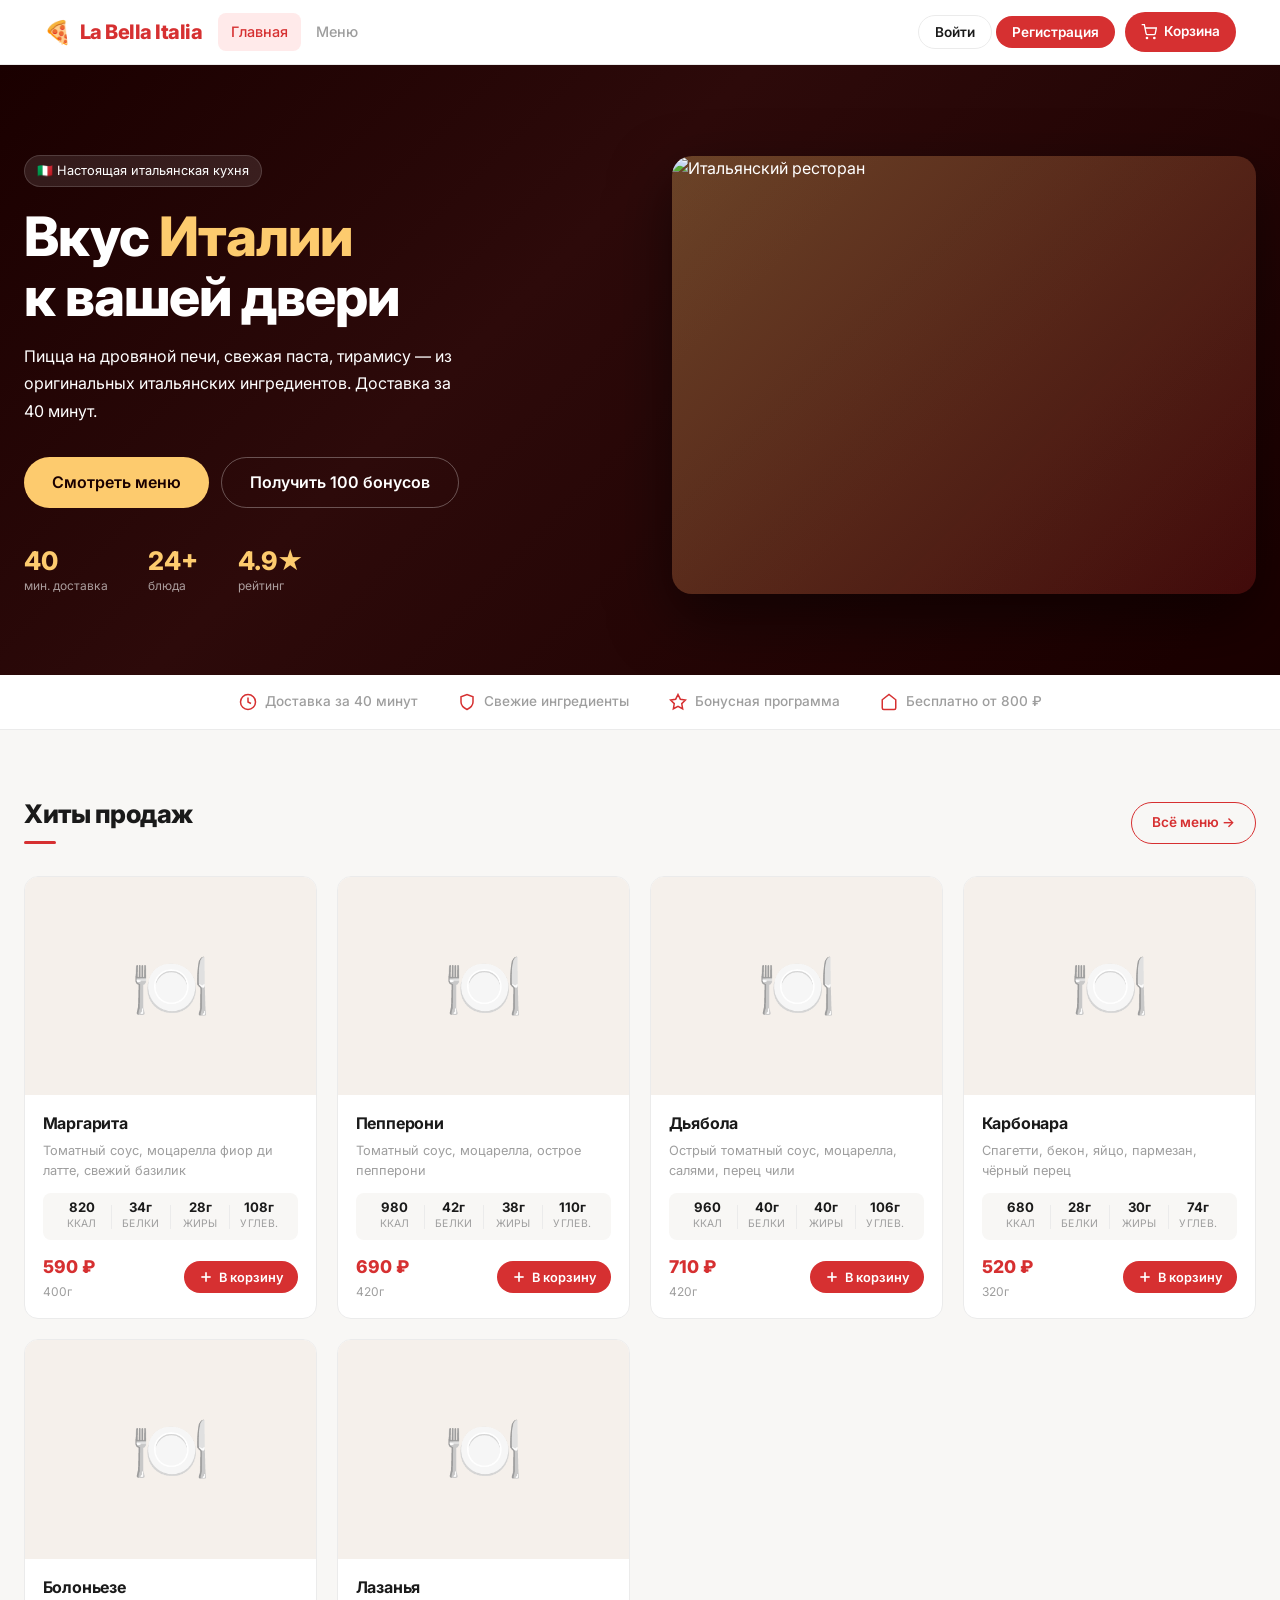
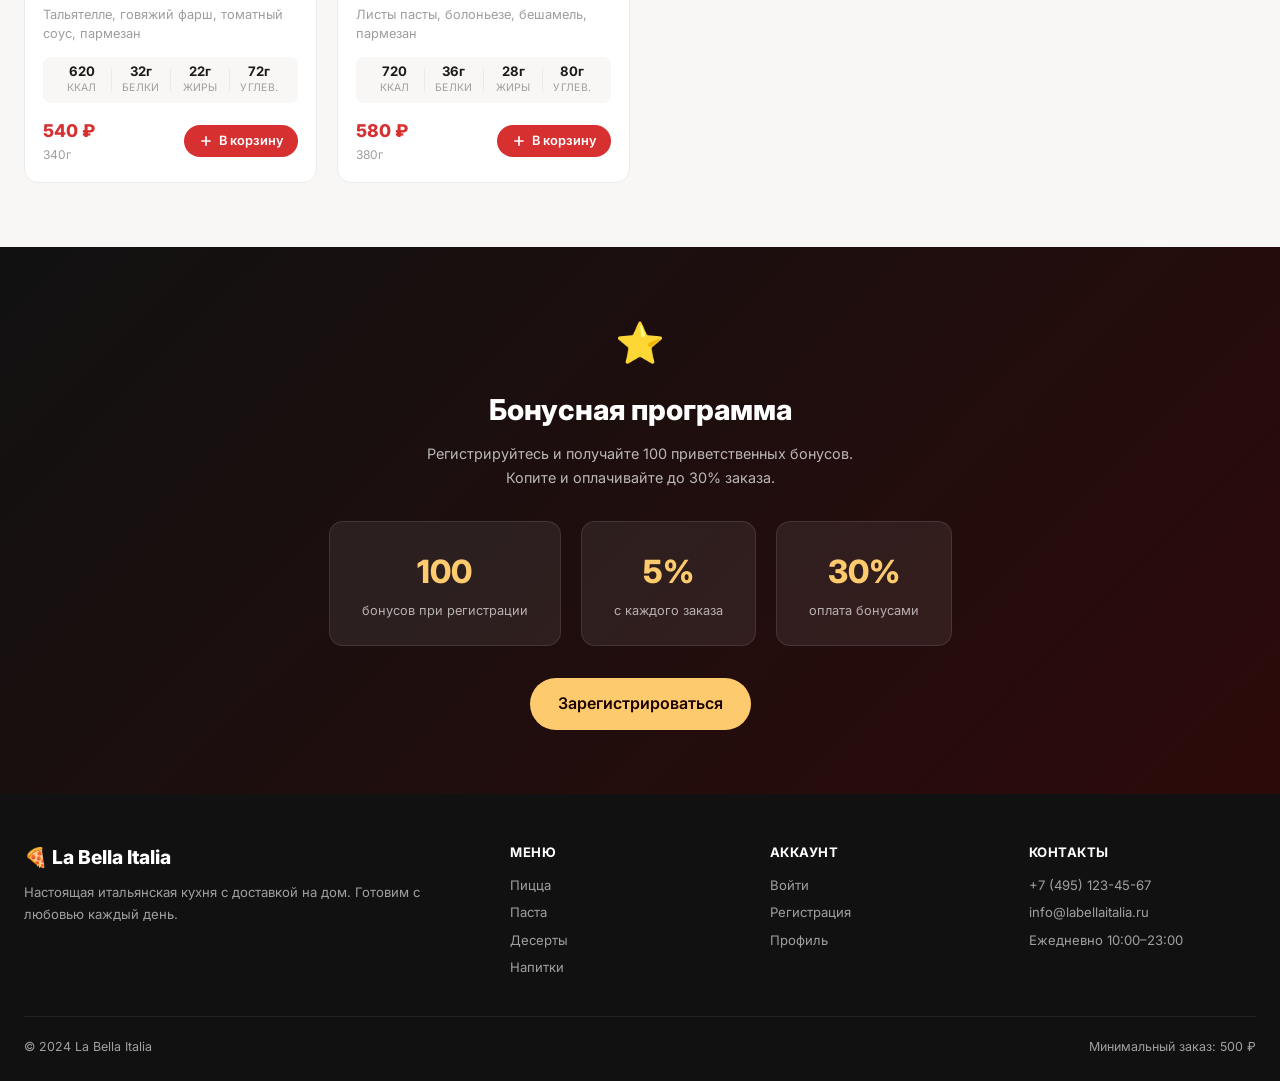
==== italian-delivery/index.html @ c96061c5 "Add files via upload" ====
﻿<!DOCTYPE html>
<html lang="ru">
<head>
  <meta charset="UTF-8">
  <meta name="viewport" content="width=device-width, initial-scale=1.0">
  <title>La Bella Italia — Доставка итальянской еды</title>
  <link rel="preconnect" href="https://fonts.googleapis.com">
  <link href="https://fonts.googleapis.com/css2?family=Inter:wght@400;500;600;700;800&display=swap" rel="stylesheet">
  <link rel="stylesheet" href="css/style.css">
</head>
<body data-page="home">
  <div id="page-loader"><div class="loader-logo">🍕</div><div class="loader-spinner"></div><div class="loader-text">Загрузка...</div></div>

  <nav class="navbar">
    <div class="navbar-inner">
      <a href="index.html" class="navbar-logo">
        <span class="logo-icon">🍕</span> La Bella Italia
      </a>
      <div class="navbar-nav">
        <a href="index.html" class="active">Главная</a>
        <a href="menu.html">Меню</a>
      </div>
      <div class="navbar-right">
        <div class="nav-auth">
          <a href="auth.html" class="btn-nav-auth btn-login">Войти</a>
          <a href="auth.html" class="btn-nav-auth btn-register">Регистрация</a>
        </div>
        <div class="nav-user" style="display:none">
          <span class="bonus-badge">0 бонусов</span>
          <a href="profile.html" class="nav-user-name" id="nav-username">Профиль</a>
          <a href="admin.html" class="nav-admin-link" style="display:none">Админ</a>
          <button class="btn-logout" onclick="logout()">Выйти</button>
        </div>
        <a href="cart.html" class="btn-cart">
          <svg width="16" height="16" viewBox="0 0 24 24" fill="none" stroke="currentColor" stroke-width="2"><circle cx="9" cy="21" r="1"/><circle cx="20" cy="21" r="1"/><path d="M1 1h4l2.68 13.39a2 2 0 0 0 2 1.61h9.72a2 2 0 0 0 2-1.61L23 6H6"/></svg>
          Корзина
          <span class="cart-badge" style="display:none">0</span>
        </a>
      </div>
        <button class="burger" id="burger-btn" aria-label="Меню"><span></span><span></span><span></span></button>
    </div>
  </nav>
  <div class="mobile-menu" id="mobile-menu">
    <div class="mobile-menu-inner">
      <a href="index.html" class="active">🏠 Главная</a>
      <a href="menu.html">🍕 Меню</a>
      <div class="mobile-menu-divider"></div>
      <a href="cart.html">🛒 Корзина <span class="cart-badge" style="display:none;position:relative;top:0;right:0;margin-left:4px">0</span></a>
      <div id="mobile-auth-links">
        <a href="auth.html">Войти</a>
        <a href="auth.html">Регистрация</a>
      </div>
      <div id="mobile-user-links" style="display:none">
        <a href="profile.html">👤 Профиль</a>
        <a href="admin.html" id="mobile-admin-link" style="display:none">⚙️ Админ</a>
        <button onclick="logout()">Выйти</button>
      </div>
    </div>
  </div>

  <!-- Hero -->
  <section class="hero">
    <div class="hero-bg"></div>
    <div class="hero-bg-img"></div>
    <div class="hero-inner">
      <div>
        <div class="hero-tag">🇮🇹 Настоящая итальянская кухня</div>
        <h1>Вкус <em>Италии</em><br>к вашей двери</h1>
        <p class="hero-desc">Пицца на дровяной печи, свежая паста, тирамису — из оригинальных итальянских ингредиентов. Доставка за 40 минут.</p>
        <div class="hero-cta">
          <a href="menu.html" class="btn-primary">Смотреть меню</a>
          <a href="auth.html" class="btn-secondary">Получить 100 бонусов</a>
        </div>
        <div class="hero-stats">
          <div><div class="hero-stat-num">40</div><div class="hero-stat-label">мин. доставка</div></div>
          <div><div class="hero-stat-num">24+</div><div class="hero-stat-label">блюда</div></div>
          <div><div class="hero-stat-num">4.9★</div><div class="hero-stat-label">рейтинг</div></div>
        </div>
      </div>
      <div class="hero-photo">
        <img src="https://images.unsplash.com/photo-1555396273-367ea4eb4db5?w=700&q=80" alt="Итальянский ресторан">
      </div>
    </div>
  </section>

  <!-- Features -->
  <div class="features-strip">
    <div class="features-strip-inner">
      <div class="feature-item">
        <svg width="18" height="18" viewBox="0 0 24 24" fill="none" stroke="currentColor" stroke-width="2"><circle cx="12" cy="12" r="10"/><polyline points="12 6 12 12 16 14"/></svg>
        Доставка за 40 минут
      </div>
      <div class="feature-item">
        <svg width="18" height="18" viewBox="0 0 24 24" fill="none" stroke="currentColor" stroke-width="2"><path d="M12 22s8-4 8-10V5l-8-3-8 3v7c0 6 8 10 8 10z"/></svg>
        Свежие ингредиенты
      </div>
      <div class="feature-item">
        <svg width="18" height="18" viewBox="0 0 24 24" fill="none" stroke="currentColor" stroke-width="2"><polygon points="12 2 15.09 8.26 22 9.27 17 14.14 18.18 21.02 12 17.77 5.82 21.02 7 14.14 2 9.27 8.91 8.26 12 2"/></svg>
        Бонусная программа
      </div>
      <div class="feature-item">
        <svg width="18" height="18" viewBox="0 0 24 24" fill="none" stroke="currentColor" stroke-width="2"><path d="M3 9l9-7 9 7v11a2 2 0 0 1-2 2H5a2 2 0 0 1-2-2z"/></svg>
        Бесплатно от 800 ₽
      </div>
    </div>
  </div>

  <!-- Featured -->
  <section class="section">
    <div class="section-inner">
      <div class="section-header">
        <h2 class="section-title">Хиты продаж</h2>
        <a href="menu.html" class="btn-secondary" style="padding:9px 20px;font-size:0.85rem">Всё меню →</a>
      </div>
      <div class="menu-grid" id="featured-grid"></div>
    </div>
  </section>

  <!-- Bonus -->
  <section class="bonus-section">
    <div class="section-inner" style="text-align:center">
      <div style="font-size:2.5rem;margin-bottom:0.75rem">⭐</div>
      <h2 style="font-size:1.8rem;font-weight:800;margin-bottom:0.6rem">Бонусная программа</h2>
      <p style="opacity:0.7;max-width:460px;margin:0 auto 1.75rem;font-size:0.9rem">Регистрируйтесь и получайте 100 приветственных бонусов. Копите и оплачивайте до 30% заказа.</p>
      <div class="bonus-cards">
        <div class="bonus-card"><div class="bonus-card-num">100</div><div class="bonus-card-label">бонусов при регистрации</div></div>
        <div class="bonus-card"><div class="bonus-card-num">5%</div><div class="bonus-card-label">с каждого заказа</div></div>
        <div class="bonus-card"><div class="bonus-card-num">30%</div><div class="bonus-card-label">оплата бонусами</div></div>
      </div>
      <a href="auth.html" class="btn-primary" style="background:var(--gold);color:#1a0000;font-size:1rem;padding:13px 28px">Зарегистрироваться</a>
    </div>
  </section>

  <!-- Footer -->
  <footer class="footer">
    <div class="footer-inner">
      <div>
        <div class="footer-logo">🍕 La Bella Italia</div>
        <p class="footer-desc">Настоящая итальянская кухня с доставкой на дом. Готовим с любовью каждый день.</p>
      </div>
      <div class="footer-col">
        <h4>Меню</h4>
        <a href="menu.html">Пицца</a>
        <a href="menu.html">Паста</a>
        <a href="menu.html">Десерты</a>
        <a href="menu.html">Напитки</a>
      </div>
      <div class="footer-col">
        <h4>Аккаунт</h4>
        <a href="auth.html">Войти</a>
        <a href="auth.html">Регистрация</a>
        <a href="profile.html">Профиль</a>
      </div>
      <div class="footer-col">
        <h4>Контакты</h4>
        <a href="#">+7 (495) 123-45-67</a>
        <a href="#">info@labellaitalia.ru</a>
        <a href="#">Ежедневно 10:00–23:00</a>
      </div>
    </div>
    <div class="footer-bottom">
      <span>© 2024 La Bella Italia</span>
      <span>Минимальный заказ: 500 ₽</span>
    </div>
  </footer>

  <script src="js/db.js"></script>
  <script src="js/auth.js"></script>
  <script src="js/cart.js"></script>
  <script src="js/app.js"></script>
</body>
</html>
---- italian-delivery/css/style.css ----
﻿/* ===== Page Load Spinner ===== */
#page-loader {
  position: fixed; inset: 0; background: #fff; z-index: 9999;
  display: flex; flex-direction: column; align-items: center; justify-content: center; gap: 1rem;
  transition: opacity 0.4s ease;
}
#page-loader.hidden { opacity: 0; pointer-events: none; }
.loader-logo { font-size: 2.5rem; animation: loaderBounce 0.8s ease infinite alternate; }
.loader-spinner {
  width: 36px; height: 36px; border: 3px solid #ffeaea;
  border-top-color: #d63031; border-radius: 50%;
  animation: spin 0.7s linear infinite;
}
.loader-text { font-size: 0.85rem; color: #9e9e9e; font-weight: 500; }
@keyframes spin { to { transform: rotate(360deg); } }
@keyframes loaderBounce { from { transform: translateY(0); } to { transform: translateY(-8px); } }

/* ===== Animations ===== */
@keyframes fadeInUp {
  from { opacity: 0; transform: translateY(22px); }
  to { opacity: 1; transform: translateY(0); }
}
@keyframes fadeIn { from { opacity: 0; } to { opacity: 1; } }
.animate-in { animation: fadeInUp 0.5s ease both; }
.animate-in-delay-1 { animation: fadeInUp 0.5s 0.1s ease both; }
.animate-in-delay-2 { animation: fadeInUp 0.5s 0.2s ease both; }
.animate-in-delay-3 { animation: fadeInUp 0.5s 0.3s ease both; }

/* ===== Skeleton Loading ===== */
.skeleton {
  background: linear-gradient(90deg, #f0f0f0 25%, #e8e8e8 50%, #f0f0f0 75%);
  background-size: 200% 100%;
  animation: shimmer 1.4s infinite;
  border-radius: 8px;
}
@keyframes shimmer { 0% { background-position: 200% 0; } 100% { background-position: -200% 0; } }
.skeleton-card { background: #fff; border-radius: 14px; border: 1px solid #ebebeb; overflow: hidden; }
.skeleton-img { height: 200px; }
.skeleton-body { padding: 1rem 1.1rem 1.1rem; }
.skeleton-title { height: 18px; width: 70%; margin-bottom: 10px; }
.skeleton-desc { height: 12px; width: 100%; margin-bottom: 6px; }
.skeleton-desc-short { height: 12px; width: 60%; margin-bottom: 16px; }
.skeleton-footer { display: flex; justify-content: space-between; align-items: center; }
.skeleton-price { height: 22px; width: 60px; }
.skeleton-btn { height: 34px; width: 100px; border-radius: 50px; }

/* ===== Notification Toast ===== */
.notif-toast {
  position: fixed; top: 80px; right: 1.5rem; z-index: 8888;
  background: #111; color: #fff; padding: 12px 20px;
  border-radius: 12px; font-size: 0.85rem; font-weight: 500;
  box-shadow: 0 8px 30px rgba(0,0,0,0.2);
  transform: translateX(120%); transition: transform 0.35s cubic-bezier(.34,1.56,.64,1);
  display: flex; align-items: center; gap: 10px; max-width: 320px;
}
.notif-toast.show { transform: translateX(0); }
.notif-toast.success { border-left: 3px solid #00b894; }
.notif-toast.error { border-left: 3px solid #d63031; }
.notif-toast.info { border-left: 3px solid #fdcb6e; }
/* ===== Reset & Tokens ===== */
*, *::before, *::after { box-sizing: border-box; margin: 0; padding: 0; }
:root {
  --red: #d63031;
  --red-dark: #b71c1c;
  --red-light: #ffeaea;
  --green: #00b894;
  --gold: #fdcb6e;
  --gold-dark: #e17055;
  --bg: #f8f7f5;
  --white: #ffffff;
  --text: #1a1a1a;
  --text-muted: #9e9e9e;
  --border: #ebebeb;
  --shadow-sm: 0 1px 4px rgba(0,0,0,0.06);
  --shadow: 0 4px 20px rgba(0,0,0,0.08);
  --shadow-lg: 0 12px 40px rgba(0,0,0,0.12);
  --r: 14px;
  --r-sm: 8px;
  --font: 'Inter', 'Segoe UI', system-ui, sans-serif;
}
html { scroll-behavior: smooth; }
body { font-family: var(--font); background: var(--bg); color: var(--text); line-height: 1.6; -webkit-font-smoothing: antialiased; }
a { text-decoration: none; color: inherit; }
img { max-width: 100%; display: block; }
button { cursor: pointer; border: none; background: none; font-family: inherit; }
::-webkit-scrollbar { width: 5px; }
::-webkit-scrollbar-thumb { background: #ddd; border-radius: 3px; }

/* ===== Navbar ===== */
.navbar {
  position: sticky; top: 0; z-index: 200;
  background: rgba(255,255,255,0.95); backdrop-filter: blur(12px);
  border-bottom: 1px solid var(--border);
}
.navbar-inner {
  max-width: 1240px; margin: 0 auto;
  display: flex; align-items: center; gap: 1rem;
  padding: 0 1.5rem; height: 64px;
}
.navbar-logo {
  font-size: 1.25rem; font-weight: 800; color: var(--red);
  display: flex; align-items: center; gap: 8px; white-space: nowrap; letter-spacing: -0.5px;
}
.navbar-logo .logo-icon { font-size: 1.4rem; }
.navbar-nav { display: flex; align-items: center; gap: 2px; flex: 1; }
.navbar-nav a {
  padding: 7px 13px; border-radius: var(--r-sm);
  font-size: 0.9rem; font-weight: 500; color: var(--text-muted); transition: all 0.15s;
}
.navbar-nav a:hover { color: var(--text); background: var(--bg); }
.navbar-nav a.active { color: var(--red); background: var(--red-light); }
.navbar-right { display: flex; align-items: center; gap: 0.6rem; margin-left: auto; }

/* Buttons */
.btn-primary {
  display: inline-flex; align-items: center; justify-content: center; gap: 7px;
  background: var(--red); color: #fff; padding: 11px 22px;
  border-radius: 50px; font-weight: 600; font-size: 0.9rem;
  transition: all 0.2s; border: none; cursor: pointer; white-space: nowrap;
}
.btn-primary:hover { background: var(--red-dark); transform: translateY(-1px); box-shadow: 0 4px 16px rgba(214,48,49,0.3); }
.btn-secondary {
  display: inline-flex; align-items: center; justify-content: center; gap: 7px;
  background: transparent; color: var(--red); padding: 10px 22px;
  border-radius: 50px; font-weight: 600; font-size: 0.9rem;
  border: 1.5px solid var(--red); transition: all 0.2s; cursor: pointer; white-space: nowrap;
}
.btn-secondary:hover { background: var(--red-light); }
.btn-full { width: 100%; }
.btn-nav-auth {
  padding: 8px 16px; border-radius: 50px; font-weight: 600; font-size: 0.85rem; transition: all 0.15s;
}
.btn-login { border: 1.5px solid var(--border); color: var(--text); }
.btn-login:hover { border-color: var(--red); color: var(--red); }
.btn-register { background: var(--red); color: #fff; }
.btn-register:hover { background: var(--red-dark); }
.btn-logout {
  padding: 7px 14px; border-radius: 50px; font-size: 0.82rem;
  color: var(--text-muted); border: 1px solid var(--border); transition: all 0.15s;
}
.btn-logout:hover { color: var(--red); border-color: var(--red); }

/* Cart button */
.btn-cart {
  position: relative; display: flex; align-items: center; gap: 7px;
  background: var(--red); color: #fff; padding: 9px 16px;
  border-radius: 50px; font-weight: 600; font-size: 0.85rem; transition: all 0.2s;
}
.btn-cart:hover { background: var(--red-dark); }
.cart-badge {
  position: absolute; top: -5px; right: -5px;
  background: var(--gold-dark); color: #fff; font-size: 0.65rem; font-weight: 700;
  width: 18px; height: 18px; border-radius: 50%;
  display: flex; align-items: center; justify-content: center;
}
.nav-user { display: flex; align-items: center; gap: 0.5rem; }
.nav-user-name {
  font-weight: 600; font-size: 0.85rem; padding: 7px 13px;
  border-radius: 50px; background: var(--red-light); color: var(--red);
}
.bonus-badge {
  font-size: 0.78rem; background: #fff9e6; color: #b7791f;
  padding: 5px 10px; border-radius: 50px; font-weight: 600; border: 1px solid #fde68a;
}
.nav-admin-link {
  font-size: 0.82rem; padding: 7px 13px; border-radius: 50px;
  background: #1a1a1a; color: #fff; font-weight: 600; transition: opacity 0.2s;
}
.nav-admin-link:hover { opacity: 0.8; }

/* ===== Hero ===== */
.hero {
  background: #111; color: #fff;
  padding: 90px 1.5rem 80px; position: relative; overflow: hidden;
}
.hero-bg {
  position: absolute; inset: 0;
  background: linear-gradient(135deg, #1a0000 0%, #2d0a0a 40%, #1a0000 100%);
}
.hero-bg-img {
  position: absolute; inset: 0;
  background: url('https://images.unsplash.com/photo-1555396273-367ea4eb4db5?w=1400&q=60') center/cover;
  opacity: 0.18;
}
.hero-inner {
  max-width: 1240px; margin: 0 auto;
  display: grid; grid-template-columns: 1fr 1fr; gap: 4rem; align-items: center;
  position: relative; z-index: 1;
}
.hero-tag {
  display: inline-flex; align-items: center; gap: 6px;
  background: rgba(255,255,255,0.1); border: 1px solid rgba(255,255,255,0.15);
  padding: 5px 12px; border-radius: 50px; font-size: 0.8rem; margin-bottom: 1.25rem;
}
.hero h1 {
  font-size: clamp(2.2rem, 4.5vw, 3.4rem); font-weight: 800;
  line-height: 1.1; letter-spacing: -1px; margin-bottom: 1rem;
}
.hero h1 em { color: var(--gold); font-style: normal; }
.hero-desc { font-size: 1rem; opacity: 0.75; margin-bottom: 2rem; max-width: 440px; line-height: 1.7; }
.hero-cta { display: flex; gap: 0.75rem; flex-wrap: wrap; }
.hero-cta .btn-primary { background: var(--gold); color: #1a0000; font-size: 1rem; padding: 13px 28px; }
.hero-cta .btn-primary:hover { background: var(--gold-dark); box-shadow: 0 6px 20px rgba(253,203,110,0.35); }
.hero-cta .btn-secondary { border-color: rgba(255,255,255,0.3); color: #fff; font-size: 1rem; padding: 12px 28px; }
.hero-cta .btn-secondary:hover { background: rgba(255,255,255,0.08); }
.hero-stats { display: flex; gap: 2.5rem; margin-top: 2.5rem; }
.hero-stat-num { font-size: 1.6rem; font-weight: 800; color: var(--gold); line-height: 1; }
.hero-stat-label { font-size: 0.75rem; opacity: 0.6; margin-top: 2px; }
.hero-photo {
  border-radius: 20px; overflow: hidden;
  box-shadow: 0 24px 60px rgba(0,0,0,0.5);
  aspect-ratio: 4/3;
}
.hero-photo img { width: 100%; height: 100%; object-fit: cover; }

/* ===== Features strip ===== */
.features-strip { background: var(--white); border-bottom: 1px solid var(--border); padding: 1rem 1.5rem; }
.features-strip-inner {
  max-width: 1240px; margin: 0 auto;
  display: flex; justify-content: center; gap: 2.5rem; flex-wrap: wrap;
}
.feature-item {
  display: flex; align-items: center; gap: 8px;
  font-size: 0.85rem; font-weight: 500; color: var(--text-muted);
}
.feature-item svg { color: var(--red); flex-shrink: 0; }

/* ===== Section ===== */
.section { padding: 64px 1.5rem; }
.section-inner { max-width: 1240px; margin: 0 auto; }
.section-header {
  display: flex; align-items: flex-end; justify-content: space-between;
  margin-bottom: 2rem; flex-wrap: wrap; gap: 1rem;
}
.section-title {
  font-size: 1.6rem; font-weight: 800; letter-spacing: -0.5px;
  position: relative; display: inline-block;
}
.section-title::after {
  content: ''; display: block; width: 32px; height: 3px;
  background: var(--red); border-radius: 2px; margin-top: 6px;
}

/* ===== Menu Grid ===== */
.menu-grid {
  display: grid;
  grid-template-columns: repeat(auto-fill, minmax(270px, 1fr));
  gap: 1.25rem;
}
.menu-section { margin-bottom: 3rem; }

/* ===== Menu Card ===== */
.menu-card {
  background: var(--white); border-radius: var(--r);
  border: 1px solid var(--border); overflow: hidden;
  transition: transform 0.2s, box-shadow 0.2s, border-color 0.2s;
  display: flex; flex-direction: column;
}
.menu-card:hover { transform: translateY(-3px); box-shadow: var(--shadow-lg); border-color: transparent; }
.menu-card-photo {
  position: relative; aspect-ratio: 4/3; overflow: hidden;
  background: #f5f0eb;
}
.menu-card-photo img {
  width: 100%; height: 100%; object-fit: cover;
  transition: transform 0.4s ease;
}
.menu-card:hover .menu-card-photo img { transform: scale(1.05); }
.menu-card-photo-fallback {
  width: 100%; height: 100%; display: flex; align-items: center;
  justify-content: center; font-size: 4rem; background: #f5f0eb;
}
.badge-popular {
  position: absolute; top: 10px; left: 10px;
  background: var(--red); color: #fff;
  font-size: 0.68rem; font-weight: 700; padding: 3px 9px; border-radius: 50px;
  letter-spacing: 0.3px;
}
.menu-card-body { padding: 1rem 1.1rem 1.1rem; flex: 1; display: flex; flex-direction: column; }
.menu-card-name { font-size: 1rem; font-weight: 700; margin-bottom: 0.3rem; letter-spacing: -0.2px; }
.menu-card-desc { font-size: 0.8rem; color: var(--text-muted); flex: 1; margin-bottom: 0.85rem; line-height: 1.5; }

/* Macros */
.macros-row {
  display: flex; align-items: center; gap: 0;
  background: var(--bg); border-radius: var(--r-sm);
  padding: 7px 10px; margin-bottom: 0.85rem;
}
.macro-item { flex: 1; text-align: center; }
.macro-val { display: block; font-size: 0.82rem; font-weight: 700; color: var(--text); line-height: 1.2; }
.macro-label { display: block; font-size: 0.65rem; color: var(--text-muted); text-transform: uppercase; letter-spacing: 0.3px; }
.macro-sep { width: 1px; height: 24px; background: var(--border); flex-shrink: 0; }

.menu-card-footer { display: flex; align-items: center; justify-content: space-between; gap: 0.5rem; }
.menu-card-price { font-size: 1.1rem; font-weight: 800; color: var(--red); }
.menu-card-weight { font-size: 0.75rem; color: var(--text-muted); display: block; }
.btn-add-cart {
  display: flex; align-items: center; gap: 5px;
  background: var(--red); color: #fff; padding: 8px 14px;
  border-radius: 50px; font-size: 0.8rem; font-weight: 600;
  transition: all 0.2s; white-space: nowrap; flex-shrink: 0;
}
.btn-add-cart:hover { background: var(--red-dark); transform: scale(1.03); }
.btn-add-cart.added { background: var(--green); }

/* ===== Category Tabs ===== */
.cat-tabs { display: flex; gap: 0.4rem; flex-wrap: wrap; }
.cat-tab {
  padding: 8px 16px; border-radius: 50px; font-weight: 600; font-size: 0.83rem;
  border: 1.5px solid var(--border); color: var(--text-muted);
  transition: all 0.15s; cursor: pointer; background: var(--white);
}
.cat-tab:hover { border-color: var(--red); color: var(--red); }
.cat-tab.active { background: var(--red); color: #fff; border-color: var(--red); }

/* ===== Search ===== */
.menu-search-wrap { position: relative; }
.menu-search-wrap svg {
  position: absolute; left: 13px; top: 50%; transform: translateY(-50%);
  color: var(--text-muted); pointer-events: none;
}
#menu-search {
  width: 240px; padding: 9px 13px 9px 38px;
  border: 1.5px solid var(--border); border-radius: 50px;
  font-size: 0.85rem; font-family: inherit; background: var(--white);
  transition: border-color 0.2s, width 0.3s; outline: none;
}
#menu-search:focus { border-color: var(--red); width: 280px; }
.empty-search { padding: 4rem; text-align: center; color: var(--text-muted); }

/* ===== Cart ===== */
.cart-layout { display: grid; grid-template-columns: 1fr 360px; gap: 2rem; align-items: start; }
.cart-item {
  display: flex; align-items: center; gap: 1rem;
  background: var(--white); border: 1px solid var(--border);
  border-radius: var(--r-sm); padding: 0.9rem 1rem; margin-bottom: 0.6rem;
  transition: box-shadow 0.2s;
}
.cart-item:hover { box-shadow: var(--shadow-sm); }
.cart-item-img {
  width: 60px; height: 50px; border-radius: var(--r-sm); overflow: hidden;
  background: var(--bg); flex-shrink: 0; display: flex; align-items: center; justify-content: center;
}
.cart-item-img img { width: 100%; height: 100%; object-fit: cover; }
.cart-item-img span { font-size: 1.8rem; }
.cart-item-info { flex: 1; min-width: 0; }
.cart-item-name { font-weight: 600; font-size: 0.9rem; display: block; }
.cart-item-price { font-size: 0.78rem; color: var(--text-muted); }
.cart-item-qty {
  display: flex; align-items: center; gap: 8px;
  background: var(--bg); border-radius: 50px; padding: 3px 6px;
}
.cart-item-qty span { font-weight: 700; min-width: 18px; text-align: center; font-size: 0.9rem; }
.qty-btn {
  width: 26px; height: 26px; border-radius: 50%;
  background: var(--white); border: 1px solid var(--border);
  font-size: 1rem; display: flex; align-items: center; justify-content: center;
  transition: all 0.15s; cursor: pointer; line-height: 1;
}
.qty-btn:hover { background: var(--red); color: #fff; border-color: var(--red); }
.cart-item-total { font-weight: 700; font-size: 0.95rem; color: var(--red); white-space: nowrap; min-width: 60px; text-align: right; }
.cart-item-remove {
  color: var(--text-muted); padding: 4px; border-radius: 6px; display: flex; transition: all 0.15s;
}
.cart-item-remove:hover { color: var(--red); background: var(--red-light); }

/* Cart Summary */
.cart-summary {
  background: var(--white); border: 1px solid var(--border);
  border-radius: var(--r); padding: 1.4rem; position: sticky; top: 80px;
}
.cart-summary h3 { font-size: 1.1rem; font-weight: 700; margin-bottom: 1.1rem; }
.summary-row {
  display: flex; justify-content: space-between; align-items: center;
  padding: 0.45rem 0; border-bottom: 1px solid var(--border); font-size: 0.88rem;
}
.summary-row:last-of-type { border-bottom: none; }
.summary-row.total { font-weight: 700; font-size: 1.05rem; color: var(--red); }
.summary-row.discount { color: var(--green); }
.bonus-toggle {
  display: flex; align-items: flex-start; gap: 9px;
  background: #fffbeb; border: 1px solid #fde68a;
  border-radius: var(--r-sm); padding: 0.7rem; margin: 0.7rem 0;
  font-size: 0.82rem; cursor: pointer;
}
.bonus-toggle input { margin-top: 2px; accent-color: #b7791f; }
.earn-info {
  background: #f0fdf4; border: 1px solid #bbf7d0;
  border-radius: var(--r-sm); padding: 0.55rem 0.85rem;
  font-size: 0.8rem; color: var(--green); font-weight: 600;
  margin: 0.5rem 0 1rem; text-align: center;
}
.delivery-form { margin-top: 1.1rem; }
.form-group { margin-bottom: 0.8rem; }
.form-group label { display: block; font-size: 0.78rem; font-weight: 600; margin-bottom: 4px; color: var(--text-muted); text-transform: uppercase; letter-spacing: 0.4px; }
.form-group input, .form-group textarea, .form-group select {
  width: 100%; padding: 10px 13px;
  border: 1.5px solid var(--border); border-radius: var(--r-sm);
  font-size: 0.88rem; font-family: inherit; outline: none;
  transition: border-color 0.2s; background: var(--bg); color: var(--text);
}
.form-group input:focus, .form-group textarea:focus, .form-group select:focus { border-color: var(--red); background: var(--white); }

/* Cart empty / success */
.cart-empty {
  display: flex; flex-direction: column; align-items: center;
  justify-content: center; padding: 5rem 1rem; text-align: center; gap: 0.75rem;
}
.cart-empty-icon { font-size: 4rem; }
.cart-empty h2 { font-size: 1.4rem; font-weight: 700; }
.cart-empty p { color: var(--text-muted); font-size: 0.9rem; }
.order-success {
  display: none; flex-direction: column; align-items: center;
  justify-content: center; padding: 5rem 1rem; text-align: center; gap: 0.75rem;
}
.order-success-icon { font-size: 4rem; animation: pop 0.5s ease; }
@keyframes pop { 0% { transform: scale(0); } 80% { transform: scale(1.2); } 100% { transform: scale(1); } }
.order-success h2 { font-size: 1.7rem; color: var(--green); font-weight: 800; }
.order-success-details {
  background: var(--white); border: 1px solid var(--border);
  border-radius: var(--r); padding: 1.4rem 2rem; margin-top: 0.5rem;
}
.order-success-details p { margin: 0.35rem 0; font-size: 0.92rem; }
.order-success-details b { color: var(--red); }

/* ===== Auth ===== */
.auth-page {
  min-height: calc(100vh - 64px); display: flex; align-items: center; justify-content: center;
  padding: 2rem 1rem;
  background: linear-gradient(135deg, #fff5f5 0%, var(--bg) 100%);
}
.auth-card {
  background: var(--white); border-radius: var(--r);
  box-shadow: var(--shadow-lg); padding: 2.25rem; width: 100%; max-width: 420px;
  border: 1px solid var(--border);
}
.auth-logo { text-align: center; font-size: 2.2rem; margin-bottom: 0.4rem; }
.auth-card h2 { text-align: center; font-size: 1.3rem; font-weight: 800; margin-bottom: 0.2rem; }
.auth-subtitle { text-align: center; color: var(--text-muted); font-size: 0.85rem; margin-bottom: 1.5rem; }
.auth-tabs { display: flex; background: var(--bg); border-radius: 50px; padding: 3px; margin-bottom: 1.5rem; }
.auth-tab {
  flex: 1; padding: 8px; border-radius: 50px; font-weight: 600;
  font-size: 0.85rem; text-align: center; cursor: pointer; color: var(--text-muted); transition: all 0.2s;
}
.auth-tab.active { background: var(--white); color: var(--red); box-shadow: 0 1px 6px rgba(0,0,0,0.1); }
.auth-form { display: none; }
.auth-form.active { display: block; }
.auth-error {
  color: var(--red); font-size: 0.82rem; margin-bottom: 0.7rem;
  background: var(--red-light); padding: 7px 11px; border-radius: var(--r-sm); display: block;
}
.auth-error:empty { display: none; }
.bonus-welcome {
  background: #fffbeb; border: 1px solid #fde68a;
  border-radius: var(--r-sm); padding: 0.7rem 0.9rem;
  font-size: 0.82rem; color: #92400e; margin-bottom: 0.9rem; text-align: center;
}

/* ===== Profile ===== */
.page-header {
  background: #111; color: #fff; padding: 2.5rem 1.5rem;
}
.page-header-inner { max-width: 1240px; margin: 0 auto; }
.page-header h1 { font-size: 1.8rem; font-weight: 800; letter-spacing: -0.5px; }
.page-header p { opacity: 0.6; font-size: 0.9rem; margin-top: 0.25rem; }
.profile-layout { display: grid; grid-template-columns: 300px 1fr; gap: 2rem; align-items: start; }
.profile-card {
  background: var(--white); border: 1px solid var(--border);
  border-radius: var(--r); padding: 1.75rem; text-align: center; position: sticky; top: 80px;
}
.profile-avatar {
  width: 72px; height: 72px; border-radius: 50%;
  background: linear-gradient(135deg, var(--red), var(--red-dark));
  display: flex; align-items: center; justify-content: center;
  font-size: 1.8rem; color: #fff; margin: 0 auto 0.9rem;
}
.profile-name { font-size: 1.2rem; font-weight: 700; margin-bottom: 0.2rem; }
.profile-info { font-size: 0.82rem; color: var(--text-muted); margin-bottom: 0.1rem; }
.profile-bonus-box {
  background: linear-gradient(135deg, #fffbeb, #fef3c7);
  border: 1px solid #fde68a; border-radius: var(--r-sm);
  padding: 0.9rem; margin: 1.1rem 0;
}
.profile-bonus-num { font-size: 1.8rem; font-weight: 800; color: #b7791f; }
.profile-bonus-label { font-size: 0.75rem; color: #92400e; }
.bonus-progress-bar { height: 6px; background: #fde68a; border-radius: 3px; overflow: hidden; margin: 8px 0 4px; }
.bonus-progress-fill { height: 100%; background: #b7791f; border-radius: 3px; transition: width 0.8s ease; }
.profile-section-title { font-size: 1.1rem; font-weight: 700; margin-bottom: 0.9rem; }
.order-card {
  background: var(--white); border: 1px solid var(--border);
  border-radius: var(--r-sm); padding: 1rem 1.1rem; margin-bottom: 0.6rem;
}
.order-card-header { display: flex; align-items: center; gap: 0.6rem; margin-bottom: 0.4rem; flex-wrap: wrap; }
.order-id { font-weight: 700; font-size: 0.9rem; }
.order-status { font-size: 0.72rem; font-weight: 700; padding: 3px 9px; border-radius: 50px; }
.status-confirmed { background: #dbeafe; color: #1d4ed8; }
.status-preparing { background: #fef3c7; color: #b45309; }
.status-delivering { background: #d1fae5; color: #065f46; }
.status-done { background: #ede9fe; color: #5b21b6; }
.order-date { font-size: 0.75rem; color: var(--text-muted); margin-left: auto; }
.order-items { font-size: 0.82rem; color: var(--text-muted); margin-bottom: 0.35rem; }
.order-total { font-size: 0.88rem; font-weight: 600; }
.no-orders { color: var(--text-muted); font-size: 0.88rem; padding: 2rem 0; text-align: center; }

/* ===== Toast ===== */
.cart-toast {
  position: fixed; bottom: 1.5rem; left: 50%; transform: translateX(-50%) translateY(80px);
  background: #111; color: #fff; padding: 11px 22px;
  border-radius: 50px; font-size: 0.85rem; font-weight: 500;
  box-shadow: var(--shadow-lg); z-index: 9999; transition: transform 0.3s ease; white-space: nowrap;
}
.cart-toast.show { transform: translateX(-50%) translateY(0); }

/* ===== Footer ===== */
.footer { background: #111; color: rgba(255,255,255,0.6); padding: 3rem 1.5rem 1.5rem; }
.footer-inner {
  max-width: 1240px; margin: 0 auto;
  display: grid; grid-template-columns: 2fr 1fr 1fr 1fr; gap: 2rem;
}
.footer-logo { font-size: 1.2rem; font-weight: 800; color: #fff; margin-bottom: 0.5rem; }
.footer-desc { font-size: 0.82rem; line-height: 1.7; }
.footer-col h4 { color: #fff; font-size: 0.82rem; text-transform: uppercase; letter-spacing: 0.5px; margin-bottom: 0.75rem; }
.footer-col a { display: block; font-size: 0.82rem; margin-bottom: 0.4rem; transition: color 0.15s; }
.footer-col a:hover { color: #fff; }
.footer-bottom {
  max-width: 1240px; margin: 2rem auto 0;
  padding-top: 1.25rem; border-top: 1px solid rgba(255,255,255,0.08);
  display: flex; justify-content: space-between; font-size: 0.78rem; flex-wrap: wrap; gap: 0.5rem;
}

/* ===== Bonus Banner ===== */
.bonus-section {
  background: linear-gradient(135deg, #111 0%, #2d0a0a 100%);
  color: #fff; padding: 64px 1.5rem;
}
.bonus-cards { display: flex; gap: 1.25rem; justify-content: center; flex-wrap: wrap; margin: 2rem 0; }
.bonus-card {
  background: rgba(255,255,255,0.07); border: 1px solid rgba(255,255,255,0.1);
  border-radius: var(--r); padding: 1.5rem 2rem; text-align: center; min-width: 140px;
}
.bonus-card-num { font-size: 2rem; font-weight: 800; color: var(--gold); }
.bonus-card-label { font-size: 0.8rem; opacity: 0.65; margin-top: 4px; }

/* ===== Admin Panel ===== */
.admin-layout { display: grid; grid-template-columns: 220px 1fr; min-height: calc(100vh - 64px); }
.admin-sidebar {
  background: #111; color: rgba(255,255,255,0.7);
  padding: 1.5rem 1rem;
}
.admin-sidebar-title { font-size: 0.7rem; text-transform: uppercase; letter-spacing: 1px; opacity: 0.4; margin-bottom: 0.75rem; padding: 0 0.5rem; }
.admin-tab {
  display: flex; align-items: center; gap: 9px;
  width: 100%; padding: 10px 12px; border-radius: var(--r-sm);
  font-size: 0.88rem; font-weight: 500; color: rgba(255,255,255,0.6);
  transition: all 0.15s; cursor: pointer; margin-bottom: 2px; text-align: left;
}
.admin-tab:hover { background: rgba(255,255,255,0.08); color: #fff; }
.admin-tab.active { background: var(--red); color: #fff; }
.admin-main { padding: 2rem; background: var(--bg); }
.admin-header { display: flex; align-items: center; justify-content: space-between; margin-bottom: 1.75rem; }
.admin-header h2 { font-size: 1.4rem; font-weight: 800; }
.admin-welcome { font-size: 0.85rem; color: var(--text-muted); }
.admin-table-wrap { overflow-x: auto; border-radius: var(--r); border: 1px solid var(--border); background: var(--white); }
.admin-table { width: 100%; border-collapse: collapse; font-size: 0.85rem; }
.admin-table th {
  background: var(--bg); padding: 11px 14px; text-align: left;
  font-size: 0.75rem; text-transform: uppercase; letter-spacing: 0.4px;
  color: var(--text-muted); border-bottom: 1px solid var(--border); white-space: nowrap;
}
.admin-table td { padding: 11px 14px; border-bottom: 1px solid var(--border); vertical-align: middle; }
.admin-table tr:last-child td { border-bottom: none; }
.admin-table tr:hover td { background: var(--bg); }
.status-select {
  padding: 5px 8px; border-radius: var(--r-sm); border: 1px solid var(--border);
  font-size: 0.8rem; font-family: inherit; background: var(--white); cursor: pointer; outline: none;
}
.btn-delete {
  padding: 5px 12px; border-radius: var(--r-sm); font-size: 0.78rem; font-weight: 600;
  background: var(--red-light); color: var(--red); transition: all 0.15s; cursor: pointer;
}
.btn-delete:hover { background: var(--red); color: #fff; }
.role-badge { font-size: 0.72rem; font-weight: 700; padding: 3px 9px; border-radius: 50px; }
.role-admin { background: #111; color: #fff; }
.role-user { background: var(--bg); color: var(--text-muted); border: 1px solid var(--border); }
.stats-grid { display: grid; grid-template-columns: repeat(auto-fill, minmax(200px, 1fr)); gap: 1rem; }
.stat-card {
  background: var(--white); border: 1px solid var(--border);
  border-radius: var(--r); padding: 1.5rem; text-align: center;
}
.stat-num { font-size: 1.8rem; font-weight: 800; color: var(--red); }
.stat-label { font-size: 0.8rem; color: var(--text-muted); margin-top: 4px; }

/* ===== Responsive ===== */
@media (max-width: 960px) {
  .hero-inner { grid-template-columns: 1fr; }
  .hero-photo { display: none; }
  .hero-stats { flex-wrap: wrap; gap: 1.5rem; }
  .cart-layout { grid-template-columns: 1fr; }
  .cart-summary { position: static; }
  .profile-layout { grid-template-columns: 1fr; }
  .profile-card { position: static; }
  .footer-inner { grid-template-columns: 1fr 1fr; }
  .admin-layout { grid-template-columns: 1fr; }
  .admin-sidebar { display: flex; gap: 0.5rem; flex-wrap: wrap; padding: 1rem; }
  .admin-sidebar-title { display: none; }
}
@media (max-width: 640px) {
  .navbar-nav { display: none; }
  .hero { padding: 56px 1rem 48px; }
  .section { padding: 44px 1rem; }
  .menu-grid { grid-template-columns: 1fr 1fr; }
  .footer-inner { grid-template-columns: 1fr; }
  .features-strip-inner { gap: 1.25rem; }
  .hero-stats { gap: 1.25rem; }
}
@media (max-width: 420px) {
  .menu-grid { grid-template-columns: 1fr; }
  .hero-cta { flex-direction: column; }
}

/* ===== Form validation ===== */
.field-error {
  display: block; font-size: 0.75rem; color: var(--red);
  margin-top: 4px; min-height: 0;
}
.field-error:empty { display: none; }
.field-hint {
  display: block; font-size: 0.72rem; color: var(--text-muted);
  margin-top: 4px; line-height: 1.4;
}
.form-group input.input-error { border-color: var(--red); background: #fff5f5; }
.form-group input.input-ok { border-color: var(--green); }


/* ===== Burger Menu ===== */
.burger {
  display: none; flex-direction: column; justify-content: center; gap: 5px;
  width: 38px; height: 38px; padding: 6px; border-radius: 8px;
  cursor: pointer; transition: background 0.15s;
}
.burger:hover { background: #f5f5f5; }
.burger span {
  display: block; height: 2px; background: #1a1a1a;
  border-radius: 2px; transition: all 0.3s ease;
  transform-origin: center;
}
.burger.open span:nth-child(1) { transform: translateY(7px) rotate(45deg); }
.burger.open span:nth-child(2) { opacity: 0; transform: scaleX(0); }
.burger.open span:nth-child(3) { transform: translateY(-7px) rotate(-45deg); }

.mobile-menu {
  display: none; position: fixed; inset: 64px 0 0 0; z-index: 190;
  background: rgba(0,0,0,0.5); backdrop-filter: blur(4px);
}
.mobile-menu.open { display: block; animation: fadeIn 0.2s ease; }
.mobile-menu-inner {
  background: #fff; padding: 1.5rem;
  display: flex; flex-direction: column; gap: 0.4rem;
  border-bottom: 1px solid #ebebeb;
  animation: slideDown 0.25s ease;
}
@keyframes slideDown {
  from { transform: translateY(-10px); opacity: 0; }
  to { transform: translateY(0); opacity: 1; }
}
.mobile-menu-inner a, .mobile-menu-inner button {
  display: block; padding: 12px 16px; border-radius: 10px;
  font-size: 1rem; font-weight: 600; color: #1a1a1a;
  transition: background 0.15s; text-align: left; width: 100%;
}
.mobile-menu-inner a:hover, .mobile-menu-inner button:hover { background: #f5f5f5; }
.mobile-menu-inner a.active { color: #d63031; background: #ffeaea; }
.mobile-menu-divider { height: 1px; background: #ebebeb; margin: 0.4rem 0; }

/* ===== Hero Improvements ===== */
.hero-inner > div:first-child { animation: fadeInUp 0.7s ease both; }
.hero-photo { animation: fadeInUp 0.7s 0.2s ease both; }
.hero-tag { animation: fadeIn 0.5s ease both; }
.hero h1 { animation: fadeInUp 0.6s 0.1s ease both; }
.hero-desc { animation: fadeInUp 0.6s 0.2s ease both; }
.hero-cta { animation: fadeInUp 0.6s 0.3s ease both; }
.hero-stats { animation: fadeInUp 0.6s 0.4s ease both; }

.hero-photo {
  position: relative;
}
.hero-photo::before {
  content: '';
  position: absolute; inset: -8px; border-radius: 26px;
  background: linear-gradient(135deg, rgba(253,203,110,0.3), rgba(214,48,49,0.2));
  z-index: -1;
}

/* ===== Menu Card Improvements ===== */
.menu-card {
  transition: transform 0.25s cubic-bezier(.34,1.56,.64,1), box-shadow 0.25s ease, border-color 0.2s;
}
.menu-card:hover { transform: translateY(-5px) scale(1.01); }
.menu-card-photo img { transition: transform 0.5s ease; }
.menu-card:hover .menu-card-photo img { transform: scale(1.08); }

.btn-add-cart {
  transition: all 0.2s cubic-bezier(.34,1.56,.64,1);
}
.btn-add-cart:hover { transform: scale(1.06); }
.btn-add-cart:active { transform: scale(0.96); }

/* ===== Feature Strip Animation ===== */
.feature-item {
  transition: color 0.2s, transform 0.2s;
}
.feature-item:hover { color: #d63031; transform: translateY(-2px); }

/* ===== Bonus Cards Hover ===== */
.bonus-card {
  transition: transform 0.25s cubic-bezier(.34,1.56,.64,1), background 0.2s;
}
.bonus-card:hover {
  transform: translateY(-4px);
  background: rgba(255,255,255,0.12);
}

/* ===== Order Card Hover ===== */
.order-card {
  transition: box-shadow 0.2s, transform 0.2s;
}
.order-card:hover { box-shadow: 0 4px 20px rgba(0,0,0,0.08); transform: translateY(-1px); }

/* ===== Stat Card Hover ===== */
.stat-card {
  transition: transform 0.2s, box-shadow 0.2s;
}
.stat-card:hover { transform: translateY(-3px); box-shadow: 0 8px 24px rgba(0,0,0,0.1); }

/* ===== Smooth page transitions ===== */
.section-inner, .page-header-inner, .auth-card, .profile-layout, .admin-main {
  animation: fadeInUp 0.5s ease both;
}

/* ===== Input focus glow ===== */
.form-group input:focus, .form-group textarea:focus, .form-group select:focus {
  box-shadow: 0 0 0 3px rgba(214,48,49,0.1);
}

/* ===== Burger responsive ===== */
@media (max-width: 640px) {
  .burger { display: flex; }
  .navbar-right .nav-auth,
  .navbar-right .nav-user { display: none !important; }
}
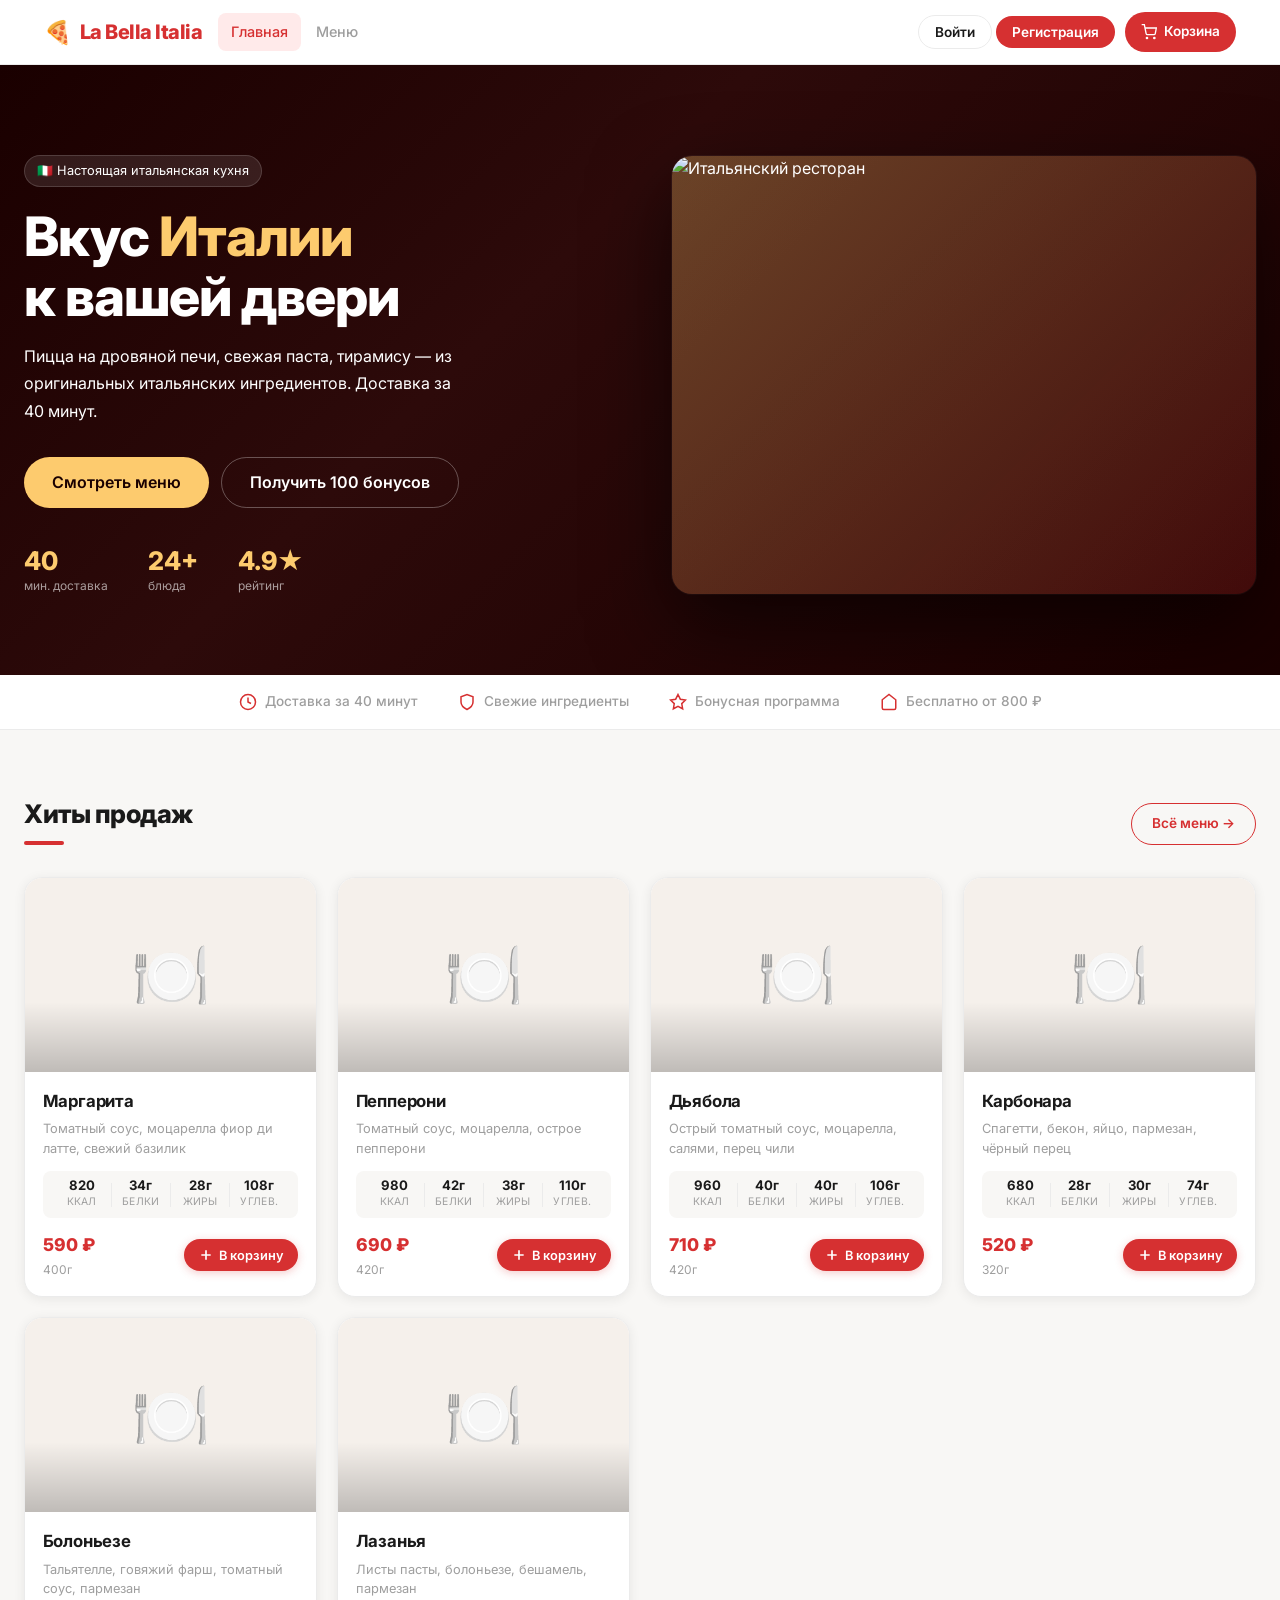
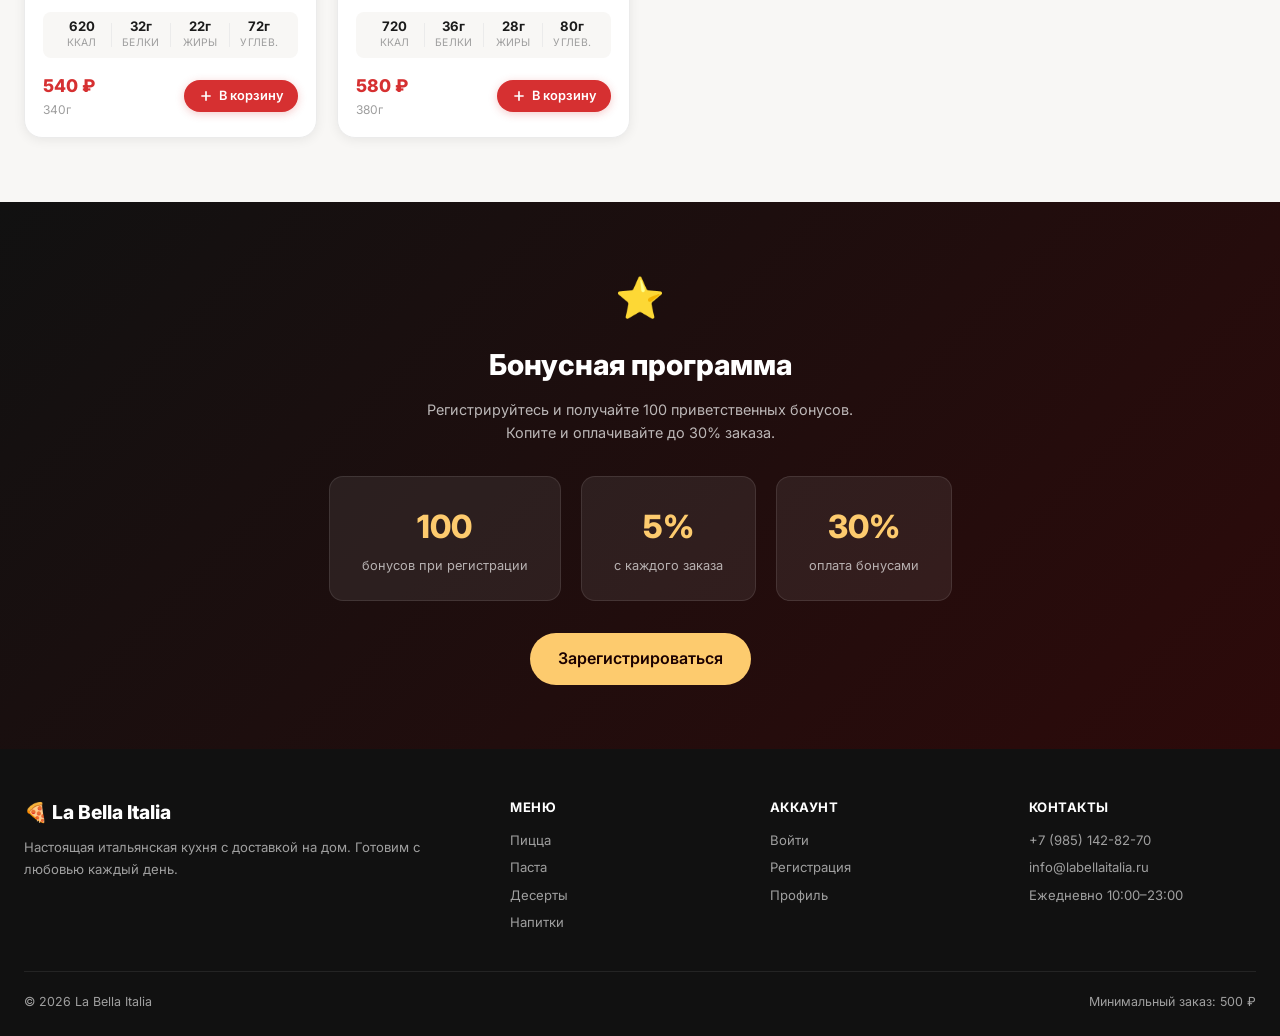
==== commit aa42efcd: "Add files via upload" ====
--- a/italian-delivery/index.html
+++ b/italian-delivery/index.html
@@ -153,13 +153,13 @@
       </div>
       <div class="footer-col">
         <h4>Контакты</h4>
-        <a href="#">+7 (495) 123-45-67</a>
+        <a href="#">+7 (985) 142-82-70</a>
         <a href="#">info@labellaitalia.ru</a>
         <a href="#">Ежедневно 10:00–23:00</a>
       </div>
     </div>
     <div class="footer-bottom">
-      <span>© 2024 La Bella Italia</span>
+      <span>© 2026 La Bella Italia</span>
       <span>Минимальный заказ: 500 ₽</span>
     </div>
   </footer>
@@ -173,3 +173,4 @@
 
 
 
+
--- a/italian-delivery/css/style.css
+++ b/italian-delivery/css/style.css
@@ -749,3 +749,55 @@
   .navbar-right .nav-user { display: none !important; }
 }
 
+
+
+/* ===== Menu Card Redesign (override) ===== */
+.menu-card {
+  border-radius: 18px !important;
+  box-shadow: 0 2px 12px rgba(0,0,0,0.07) !important;
+}
+.menu-card:hover {
+  transform: translateY(-6px) scale(1.01) !important;
+  box-shadow: 0 20px 50px rgba(0,0,0,0.15) !important;
+}
+.menu-card-photo {
+  aspect-ratio: 3/2 !important;
+}
+.menu-card-photo::after {
+  content: "";
+  position: absolute; bottom: 0; left: 0; right: 0; height: 70px;
+  background: linear-gradient(to top, rgba(0,0,0,0.22), transparent);
+  pointer-events: none;
+}
+.menu-card-photo img {
+  transition: transform 0.6s cubic-bezier(.25,.46,.45,.94) !important;
+}
+.menu-card:hover .menu-card-photo img {
+  transform: scale(1.1) !important;
+}
+.badge-popular {
+  box-shadow: 0 2px 10px rgba(214,48,49,0.45) !important;
+  padding: 4px 12px !important;
+  font-size: 0.7rem !important;
+  z-index: 1;
+}
+.menu-card-name {
+  font-size: 1.05rem !important;
+}
+.btn-add-cart {
+  box-shadow: 0 2px 8px rgba(214,48,49,0.25);
+}
+.btn-add-cart:hover {
+  box-shadow: 0 4px 16px rgba(214,48,49,0.4) !important;
+}
+
+/* ===== Section title underline color =====*/
+.section-title::after {
+  width: 40px !important;
+  height: 4px !important;
+}
+
+/* ===== Hero photo glow ===== */
+.hero-photo {
+  box-shadow: 0 30px 80px rgba(0,0,0,0.6), 0 0 0 1px rgba(255,255,255,0.05) !important;
+}
